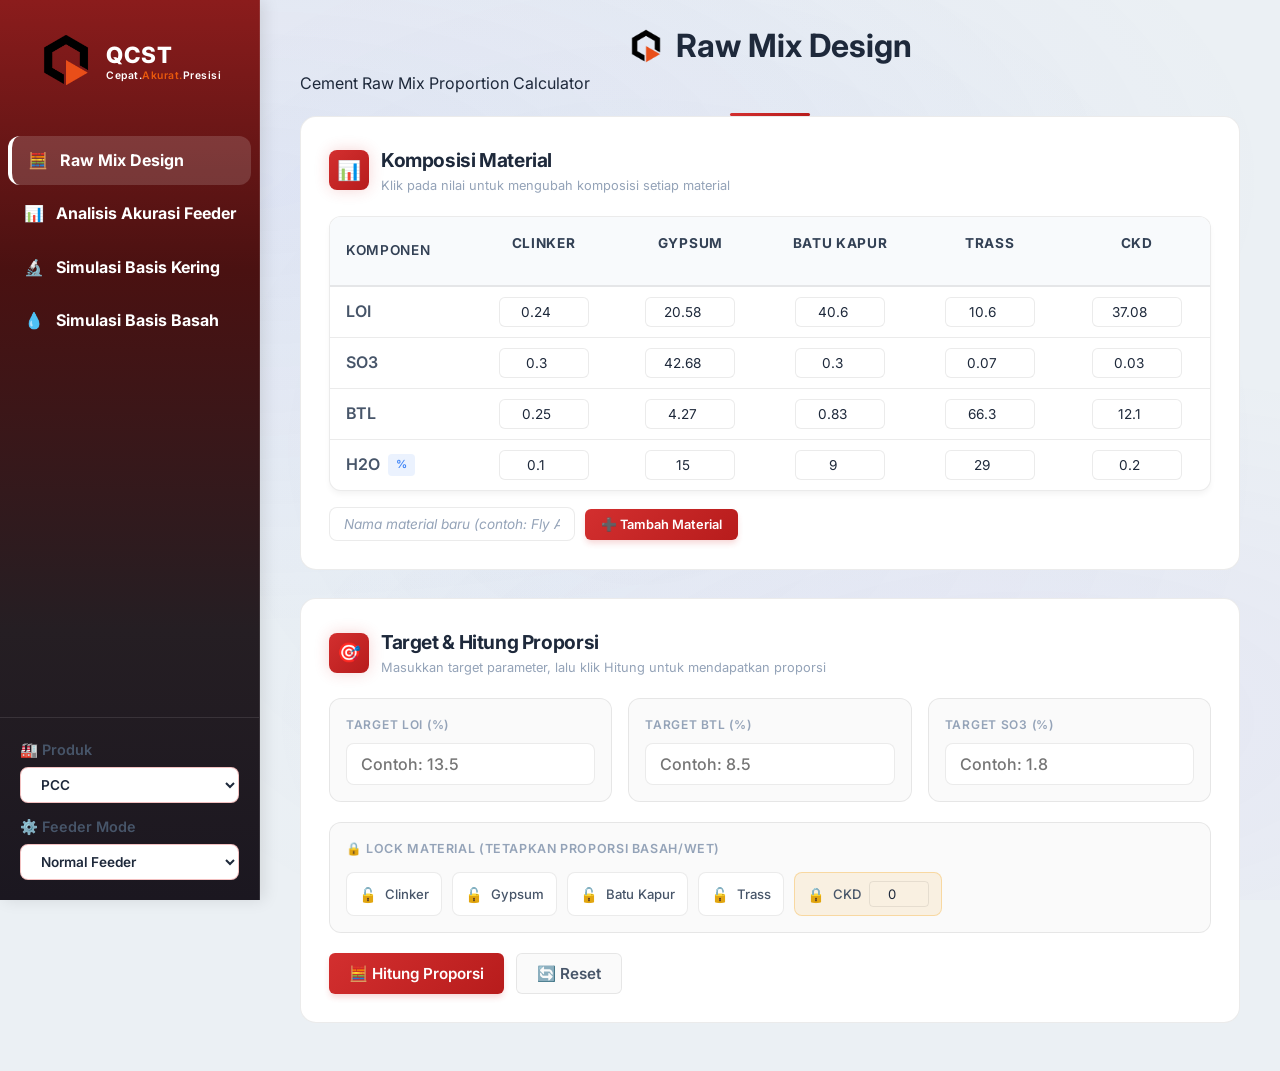
==== index.html @ add09e53 "Rename index.html dan update batasan deviasi" ====
<!DOCTYPE html>
<html lang="id">

<head>
  <meta charset="UTF-8">
  <meta name="viewport" content="width=device-width, initial-scale=1.0">
  <meta name="description"
    content="Raw Mix Design Calculator - Hitung proporsi material semen secara otomatis berdasarkan target LOI, BTL, dan SO3">
  <title>Raw Mix Design Calculator</title>
  <link rel="stylesheet" href="styles.css">
  <link rel="icon"
    href="data:image/svg+xml,<svg xmlns='http://www.w3.org/2000/svg' viewBox='0 0 100 100'><text y='.9em' font-size='90'>⚗️</text></svg>">
</head>

<body>

  <!-- ===== SIDEBAR ===== -->
  <nav class="sidebar" id="sidebar">
    <div class="sidebar-header">
      <div class="sidebar-brand-container"
        style="display: flex; align-items: center; justify-content: center; gap: 12px; padding-top: 32px; padding-bottom: 24px;">
        <div class="sidebar-logo">
          <img src="logo.png" alt="QCST Logo" style="width: 56px; height: auto; object-fit: contain;">
        </div>
        <div class="sidebar-brand-text" style="display: flex; flex-direction: column; justify-content: center;">
          <div class="brand-title"
            style="font-size: 1.4rem; font-weight: 800; color: white; line-height: 1.1; letter-spacing: 1px;">QCST</div>
          <div class="brand-subtitle"
            style="font-size: 0.65rem; font-weight: 600; color: white; letter-spacing: 0.5px;">Cepat.<span
              style="color: #ea580c;">Akurat.</span>Presisi</div>
        </div>
      </div>
    </div>
    <ul class="sidebar-menu">
      <li class="sidebar-item active" data-page="pageRMD">
        <span class="sidebar-icon">🧮</span>
        <span class="sidebar-text">Raw Mix Design</span>
      </li>
      <li class="sidebar-item" data-page="pageAnalysis">
        <span class="sidebar-icon">📊</span>
        <span class="sidebar-text">Analisis Akurasi Feeder</span>
      </li>
      <li class="sidebar-item" data-page="pageSimulation">
        <span class="sidebar-icon">🔬</span>
        <span class="sidebar-text">Simulasi Basis Kering</span>
      </li>
      <li class="sidebar-item" data-page="pageSimulationWet">
        <span class="sidebar-icon">💧</span>
        <span class="sidebar-text">Simulasi Basis Basah</span>
      </li>
    </ul>
    <div class="sidebar-footer">
      <div class="product-type-sidebar">
        <label for="productType" class="product-type-label">🏭 Produk</label>
        <select id="productType" class="product-type-select">
          <option value="PCC" selected>PCC</option>
          <option value="OPC">OPC</option>
        </select>
      </div>
      <div class="product-type-sidebar" style="margin-top: 12px;">
        <label for="feederMode" class="product-type-label">⚙️ Feeder Mode</label>
        <select id="feederMode" class="product-type-select">
          <option value="normal" selected>Normal Feeder</option>
          <option value="mix">Mix Feeder (B.Kapur+Trass)</option>
        </select>
      </div>
    </div>
  </nav>

  <!-- ===== MAIN CONTENT ===== -->
  <div class="main-content">

    <!-- ===== MOBILE HEADER ===== -->
    <div class="mobile-header">
      <button class="sidebar-toggle" id="sidebarToggle"
        style="color: white; border-color: rgba(255,255,255,0.2);">☰</button>
      <div style="display: flex; align-items: center; gap: 8px;">
        <img src="logo.png" alt="QCST Logo" style="width: 28px; height: auto; object-fit: contain;">
        <h1
          style="margin: 0; font-size: 1.2rem; font-weight: 800; color: white; background: none; -webkit-text-fill-color: white;">
          QCST</h1>
      </div>
    </div>

    <!-- ========================================== -->
    <!-- ===== PAGE 1: RAW MIX DESIGN ===== -->
    <!-- ========================================== -->
    <div class="page active" id="pageRMD">
      <div class="app-container">

        <header class="app-header">
          <h1 style="display: flex; align-items: center; justify-content: center; gap: 12px;">
            <img src="logo.png" alt="QCST Logo" style="width: 36px; height: auto; object-fit: contain;">
            Raw Mix Design
          </h1>
          <p>Cement Raw Mix Proportion Calculator</p>
          <div class="header-line"></div>
        </header>

        <!-- SECTION 1: KOMPOSISI MATERIAL -->
        <section class="section animate-in" id="compositionSection">
          <div class="section-header">
            <div class="section-icon">📊</div>
            <div>
              <div class="section-title">Komposisi Material</div>
              <div class="section-subtitle">Klik pada nilai untuk mengubah komposisi setiap material</div>
            </div>
          </div>

          <div class="table-wrapper">
            <table id="compositionTable">
              <thead>
                <tr>
                  <!-- Populated by JS -->
                </tr>
              </thead>
              <tbody>
                <!-- Populated by JS -->
              </tbody>
            </table>
          </div>

          <div class="material-controls">
            <input type="text" id="newMaterialName" class="material-name-input"
              placeholder="Nama material baru (contoh: Fly Ash)" maxlength="30">
            <button class="btn btn-primary btn-sm" id="btnAddMaterial">➕ Tambah Material</button>
            <button class="btn btn-secondary btn-sm" id="btnRemoveMaterial" style="display:none;">🗑️ Hapus Material
              Terakhir</button>
          </div>
        </section>

        <!-- SECTION 2: TARGET & PROPORSI -->
        <section class="section animate-in" id="targetSection">
          <div class="section-header">
            <div class="section-icon">🎯</div>
            <div>
              <div class="section-title">Target & Hitung Proporsi</div>
              <div class="section-subtitle">Masukkan target parameter, lalu klik Hitung untuk mendapatkan proporsi</div>
            </div>
          </div>

          <div class="target-grid">
            <div class="target-item">
              <label for="targetLOI">Target LOI (%)</label>
              <input type="number" step="0.01" id="targetLOI" placeholder="Contoh: 13.5">
            </div>
            <div class="target-item">
              <label for="targetBTL">Target BTL (%)</label>
              <input type="number" step="0.01" id="targetBTL" placeholder="Contoh: 8.5">
            </div>
            <div class="target-item">
              <label for="targetSO3">Target SO3 (%)</label>
              <input type="number" step="0.01" id="targetSO3" placeholder="Contoh: 1.8">
            </div>
          </div>

          <div id="lockControls" class="lock-controls">
            <!-- Populated by JS -->
          </div>

          <div class="btn-group">
            <button class="btn btn-primary" id="btnCalculate">
              🧮 Hitung Proporsi
            </button>
            <button class="btn btn-secondary" id="btnReset">
              🔄 Reset
            </button>
          </div>

          <div id="solverStatus" class="status-msg"></div>
        </section>

        <!-- SECTION 3: HASIL PROPORSI -->
        <section class="section animate-in hidden" id="resultSection">
          <div class="section-header">
            <div class="section-icon">📋</div>
            <div>
              <div class="section-title">Hasil Proporsi</div>
              <div class="section-subtitle">Proporsi kering dan basah beserta nilai yang dicapai</div>
            </div>
          </div>

          <div class="result-grid">
            <div class="result-card">
              <h3>🏜️ Proporsi Kering (Dry Basis)</h3>
              <div id="dryProportions"></div>
            </div>
            <div class="result-card">
              <h3>💧 Proporsi Basah (Wet Basis)</h3>
              <div id="wetProportions"></div>
            </div>
          </div>

          <div class="section-divider"><span>Nilai Tercapai vs Target</span></div>
          <div id="achievedValues" class="result-card" style="margin-top: 0;"></div>
        </section>

      </div>
    </div>

    <!-- ========================================== -->
    <!-- ===== PAGE 2: ANALISIS AKTUAL vs RMD ===== -->
    <!-- ========================================== -->
    <div class="page" id="pageAnalysis">
      <div class="app-container">

        <header class="app-header">
          <h1 style="display: flex; align-items: center; justify-content: center; gap: 12px;">
            <img src="logo.png" alt="QCST Logo" style="width: 36px; height: auto; object-fit: contain;">
            Analisis Aktual vs RMD
          </h1>
          <p>Bandingkan data aktual proses dengan perhitungan Raw Mix Design</p>
          <div class="header-line"></div>
        </header>

        <!-- DATA AKTUAL 24 JAM -->
        <section class="section animate-in" id="comparisonSection">
          <div class="section-header">
            <div class="section-icon">📝</div>
            <div>
              <div class="section-title">Data Aktual Beberapa Jam Terakhir</div>
              <div class="section-subtitle">Masukkan data aktual atau <strong>copy dari Excel lalu paste
                  langsung</strong> ke sel pertama. Baris kosong akan diabaikan.</div>
            </div>
          </div>

          <div class="table-wrapper">
            <table id="actualDataTable">
              <thead>
                <tr>
                  <th style="width: 40px; text-align: center;"><input type="checkbox" id="selectAllActual" checked
                      title="Pilih Semua"></th>
                  <th>Jam</th>
                  <th>LOI</th>
                  <th>SO3</th>
                  <th>BTL</th>
                  <!-- Material wet composition headers populated by JS -->
                </tr>
              </thead>
              <tbody id="actualDataBody">
                <!-- 24 rows populated by JS -->
              </tbody>
            </table>
          </div>

          <div class="btn-group" style="margin-top: 20px;">
            <button class="btn btn-primary" id="btnAnalyze">
              📊 Analisis Data Aktual
            </button>
            <button class="btn btn-secondary" id="btnClearActual">
              🗑️ Kosongkan Data
            </button>
          </div>

          <div id="analyzeStatus" class="status-msg"></div>
        </section>

        <!-- RATA-RATA & RINGKASAN -->
        <section class="section animate-in hidden" id="averageSection">
          <div class="section-header">
            <div class="section-icon">📊</div>
            <div>
              <div class="section-title">Rata-rata Data Aktual</div>
              <div class="section-subtitle">Nilai rata-rata dari data aktual 24 jam terakhir</div>
            </div>
          </div>

          <div class="table-wrapper">
            <table>
              <thead>
                <tr>
                  <th>Parameter</th>
                  <th>Rata-rata Aktual</th>
                </tr>
              </thead>
              <tbody id="averageSummaryTable">
                <!-- Populated by JS -->
              </tbody>
            </table>
          </div>

          <div class="section-divider" style="margin-top: 24px;"><span>Komposisi Basah Aktual (Rata-rata)</span></div>
          <div class="table-wrapper">
            <table>
              <thead>
                <tr id="avgCompHead">
                  <th>Material</th>
                  <!-- Populated by JS -->
                </tr>
              </thead>
              <tbody>
                <tr id="avgCompRow">
                  <!-- Populated by JS -->
                </tr>
              </tbody>
            </table>
          </div>
        </section>

        <!-- PROPORSI RMD BERDASARKAN AKTUAL -->
        <section class="section animate-in hidden" id="recalcSection">
          <div class="section-header">
            <div class="section-icon">🧮</div>
            <div>
              <div class="section-title">Proporsi RMD (Berdasarkan LOI/SO3/BTL Aktual)</div>
              <div class="section-subtitle">Komposisi yang seharusnya menurut raw mix design, dihitung dari rata-rata
                LOI, SO3, BTL aktual</div>
            </div>
          </div>

          <div class="result-grid">
            <div class="result-card">
              <h3>🏜️ Proporsi Kering RMD</h3>
              <div id="recalcDryProportions"></div>
            </div>
            <div class="result-card">
              <h3>💧 Proporsi Basah RMD</h3>
              <div id="recalcWetProportions"></div>
            </div>
          </div>
        </section>

        <!-- PERBANDINGAN KOMPOSISI AKTUAL vs RMD -->
        <section class="section animate-in hidden" id="deviationSection">
          <div class="section-header">
            <div class="section-icon">⚖️</div>
            <div>
              <div class="section-title">Perbandingan Komposisi: Aktual vs RMD</div>
              <div class="section-subtitle">Selisih antara komposisi basah aktual dan komposisi menurut raw mix design
              </div>
            </div>
          </div>

          <div class="table-wrapper">
            <table>
              <thead>
                <tr>
                  <th>Material</th>
                  <th>Aktual (%)</th>
                  <th>RMD (%)</th>
                  <th>Selisih</th>
                  <th>Deviasi (%)</th>
                  <th>Status</th>
                </tr>
              </thead>
              <tbody id="comparisonTable">
                <!-- Populated by JS -->
              </tbody>
            </table>
          </div>

          <div class="section-divider" style="margin-top: 24px;"><span>Kesimpulan & Analisis</span></div>
          <div id="conclusionBox" class="result-card" style="margin-bottom: 16px;"></div>
          <div class="prediction-grid" id="predictionCards"></div>
        </section>

      </div>
    </div>

    <!-- ========================================== -->
    <!-- ===== PAGE 3: SIMULASI KOMPOSISI ===== -->
    <!-- ========================================== -->
    <div class="page" id="pageSimulation">
      <div class="app-container">

        <header class="app-header">
          <h1 style="display: flex; align-items: center; justify-content: center; gap: 12px;">
            <img src="logo.png" alt="QCST Logo" style="width: 36px; height: auto; object-fit: contain;">
            Simulasi Komposisi Basis Kering
          </h1>
          <p>Hitung LOI, BTL, SO3, dan Index Clinker dari komposisi kering</p>
          <div class="header-line"></div>
        </header>

        <section class="section animate-in" id="simSection">
          <div class="section-header">
            <div class="section-icon">⚙️</div>
            <div>
              <div class="section-title">Input Target Komposisi Kering (%)</div>
              <div class="section-subtitle">Masukkan proporsi kering setiap material. Clinker akan dihitung otomatis
                (100% - total lainnya).</div>
            </div>
          </div>

          <div class="table-wrapper">
            <table id="simTable">
              <thead>
                <tr id="simTableHead">
                  <!-- Populated by JS -->
                </tr>
              </thead>
              <tbody>
                <tr id="simTableRow">
                  <!-- Populated by JS -->
                </tr>
              </tbody>
            </table>
          </div>

          <div class="btn-group" style="margin-top: 16px;">
            <button class="btn btn-primary" id="btnSimCalculate">
              🔬 Hitung Hasil
            </button>
          </div>
        </section>

        <!-- HASIL SIMULASI -->
        <section class="section animate-in hidden" id="simResultSection">
          <div class="section-header">
            <div class="section-icon">📋</div>
            <div>
              <div class="section-title">Simulasi Mutu</div>
              <div class="section-subtitle">Nilai LOI, BTL, SO3, dan Index Clinker berdasarkan komposisi kering yang
                diinput</div>
            </div>
          </div>

          <div id="simResults" class="result-card"></div>

          <div class="section-divider" style="margin-top: 24px;"><span>Simulasi Setpoint (Komposisi Basah)</span></div>
          <div class="table-wrapper">
            <table id="simWetTable">
              <thead>
                <tr id="simWetTableHead">
                  <!-- Populated by JS -->
                </tr>
              </thead>
              <tbody>
                <tr id="simWetTableRow">
                  <!-- Populated by JS -->
                </tr>
              </tbody>
            </table>
          </div>
        </section>

      </div>
    </div>

    <!-- ========================================== -->
    <!-- ===== PAGE 4: SIMULASI KOMPOSISI BASAH ===== -->
    <!-- ========================================== -->
    <div class="page" id="pageSimulationWet">
      <div class="app-container">

        <header class="app-header">
          <h1 style="display: flex; align-items: center; justify-content: center; gap: 12px;">
            <img src="logo.png" alt="QCST Logo" style="width: 36px; height: auto; object-fit: contain;">
            Simulasi Komposisi Basis Basah
          </h1>
          <p>Hitung LOI, BTL, SO3, dan Index Clinker berdasarkan input material dengan kadar H2O aktual (Wet Basis)</p>
          <div class="header-line"></div>
        </header>

        <section class="section animate-in" id="simWetSection">
          <div class="section-header">
            <div class="section-icon">⚙️</div>
            <div>
              <div class="section-title">Input Target Komposisi Basah (%)</div>
              <div class="section-subtitle">Masukkan proporsi basah setiap material. Clinker akan dihitung otomatis
                (100% - total lainnya).</div>
            </div>
          </div>

          <div class="table-wrapper">
            <table id="simWetInputTable">
              <thead>
                <tr id="simWetInputTableHead">
                  <!-- Populated by JS -->
                </tr>
              </thead>
              <tbody>
                <tr id="simWetInputTableRow">
                  <!-- Populated by JS -->
                </tr>
              </tbody>
            </table>
          </div>

          <div class="btn-group" style="margin-top: 16px;">
            <button class="btn btn-primary" id="btnSimWetCalculate">
              🔬 Hitung Hasil
            </button>
          </div>
        </section>

        <!-- HASIL SIMULASI -->
        <section class="section animate-in hidden" id="simWetResultSection">
          <div class="section-header">
            <div class="section-icon">📋</div>
            <div>
              <div class="section-title">Simulasi Mutu</div>
              <div class="section-subtitle">Nilai LOI, BTL, SO3, dan Index Clinker berdasarkan komposisi kering
                ekuivalen</div>
            </div>
          </div>

          <div id="simWetResults" class="result-card"></div>

          <div class="section-divider" style="margin-top: 24px;"><span>Simulasi Proporsi Kering (Dry Basis
              Ekuivalen)</span></div>
          <div class="table-wrapper">
            <table id="simWetToDryTable">
              <thead>
                <tr id="simWetToDryTableHead">
                  <!-- Populated by JS -->
                </tr>
              </thead>
              <tbody>
                <tr id="simWetToDryTableRow">
                  <!-- Populated by JS -->
                </tr>
              </tbody>
            </table>
          </div>
        </section>

      </div>
    </div>

  </div>

  <script src="app.js"></script>
</body>

</html>
---- styles.css ----
@import url('https://fonts.googleapis.com/css2?family=Inter:wght@300;400;500;600;700;800&display=swap');

/* ===== CSS Variables / Design Tokens ===== */
:root {
  --sidebar-width: 260px;
  
  /* Atlas Theme Colors */
  --bg-primary: #ebf0f4; /* Light greyish-blue background from Atlas */
  --bg-secondary: #fdfdfd; /* White cards */
  --bg-card: rgba(255, 255, 255, 1);
  --bg-card-hover: rgba(248, 250, 252, 1);
  --bg-input: rgba(255, 255, 255, 1);
  --bg-glass: rgba(0, 0, 0, 0.02);

  --border-subtle: rgba(0, 0, 0, 0.08);
  --border-accent: rgba(211, 47, 47, 0.3); /* Red border */
  --border-glow: rgba(211, 47, 47, 0.2);

  --text-primary: #1e293b; /* Dark text for light bg */
  --text-secondary: #475569;
  --text-muted: #94a3b8;
  --text-accent: #b71c1c; /* Deep red for accents */

  --accent-primary: #d32f2f; /* Main Atlas Red */
  --accent-secondary: #b71c1c; /* Darker red */
  --accent-gradient: linear-gradient(135deg, #d32f2f, #b71c1c); /* Red gradient */
  --accent-glow: 0 0 15px rgba(211, 47, 47, 0.2);

  --success: #22c55e;
  --success-bg: rgba(34, 197, 94, 0.1);
  --success-border: rgba(34, 197, 94, 0.3);

  --warning: #f59e0b;
  --warning-bg: rgba(245, 158, 11, 0.1);
  --warning-border: rgba(245, 158, 11, 0.3);

  --danger: #ef4444;
  --danger-bg: rgba(239, 68, 68, 0.1);
  --danger-border: rgba(239, 68, 68, 0.3);

  --info: #3b82f6;
  --info-bg: rgba(59, 130, 246, 0.1);

  --radius-sm: 8px;
  --radius-md: 12px;
  --radius-lg: 16px;
  --radius-xl: 20px;

  --shadow-sm: 0 1px 3px rgba(0, 0, 0, 0.3);
  --shadow-md: 0 4px 12px rgba(0, 0, 0, 0.4);
  --shadow-lg: 0 8px 30px rgba(0, 0, 0, 0.5);
  --shadow-glow: 0 0 30px rgba(99, 102, 241, 0.15);

  --transition-fast: 150ms ease;
  --transition-normal: 250ms ease;
  --transition-slow: 400ms ease;
}

/* ===== Reset & Base ===== */
*, *::before, *::after {
  box-sizing: border-box;
  margin: 0;
  padding: 0;
}

html {
  scroll-behavior: smooth;
}

body {
  font-family: 'Inter', -apple-system, BlinkMacSystemFont, sans-serif;
  background: var(--bg-primary);
  color: var(--text-primary);
  line-height: 1.6;
  min-height: 100vh;
  overflow-x: hidden;
}

/* Background animated gradient */
body::before {
  content: '';
  position: fixed;
  top: 0;
  left: 0;
  width: 100%;
  height: 100%;
  background:
    radial-gradient(ellipse 80% 50% at 20% 20%, rgba(99, 102, 241, 0.08), transparent),
    radial-gradient(ellipse 60% 40% at 80% 80%, rgba(139, 92, 246, 0.06), transparent),
    radial-gradient(ellipse 50% 60% at 50% 50%, rgba(59, 130, 246, 0.04), transparent);
  pointer-events: none;
  z-index: 0;
}

/* ===== Base App Container that wraps pages ===== */
.app-container {
  display: block; /* Removed flex to stop side-by-side squeezing of sections */
  max-width: 1400px;
  margin: 0 auto;
}

.sidebar {
  width: var(--sidebar-width);
  background: linear-gradient(180deg, #8B1C1C 0%, #4A1111 30%, #251e23 70%, #1b1720 100%); /* Red to Slate gradient matching Atlas */
  border-right: 1px solid rgba(255, 255, 255, 0.1);
  display: flex;
  flex-direction: column;
  position: fixed;
  top: 0;
  left: 0;
  height: 100vh;
  z-index: 100;
  transition: transform 0.3s ease;
  box-shadow: 4px 0 15px rgba(0, 0, 0, 0.1);
}

.sidebar-brand {
  padding: 24px;
  display: flex;
  align-items: center;
  gap: 12px;
  border-bottom: 1px solid rgba(255, 255, 255, 0.1);
}

.sidebar-title {
  font-size: 1.25rem;
  font-weight: 700;
  color: white; /* White text for dark red bg */
  letter-spacing: 0.5px;
}

.sidebar-menu {
  list-style: none;
  padding: 12px 8px;
  flex: 1;
}

.sidebar-item {
  padding: 12px 16px;
  margin: 4px 0;
  border-radius: var(--radius-md);
  color: #ffffff; /* All text white */
  text-decoration: none;
  display: flex;
  align-items: center;
  gap: 12px;
  font-weight: 700; /* Bold */
  cursor: pointer;
  transition: all 0.2s;
}

.sidebar-item:hover {
  background: rgba(255, 255, 255, 0.1);
  color: white;
}

.sidebar-item.active {
  background: rgba(255, 255, 255, 0.15); /* More prominent active state */
  color: white;
  border-left: 4px solid white;
}

.sidebar-item-icon {
  font-size: 1.1rem;
}

.sidebar-text { white-space: nowrap; }

.sidebar-footer {
  margin-top: auto;
  padding: 20px;
  border-top: 1px solid rgba(255, 255, 255, 0.1);
}

.product-type-sidebar {
  display: flex;
  flex-direction: column;
  gap: 6px;
}

/* ===== Main Content ===== */
.main-content {
  margin-left: var(--sidebar-width);
  min-height: 100vh;
  position: relative;
  z-index: 1;
  flex-grow: 1;
  padding: 20px 40px; /* Added proper padding for the content */
}

/* ===== Pages ===== */
.page { display: none; max-width: 1400px; margin: 0 auto; }
.page.active { display: block; }

/* ===== Mobile Header ===== */
.mobile-header {
  display: none;
  align-items: center;
  gap: 12px;
  padding: 12px 20px;
  background: rgba(10, 14, 30, 0.9);
  border-bottom: 1px solid var(--border-subtle);
  backdrop-filter: blur(10px);
  position: sticky;
  top: 0;
  z-index: 50;
}

.mobile-header h1 {
  font-size: 1.1rem;
  font-weight: 700;
  background: var(--accent-gradient);
  -webkit-background-clip: text;
  -webkit-text-fill-color: transparent;
  background-clip: text;
}

.sidebar-toggle {
  background: none;
  border: 1px solid var(--border-subtle);
  color: var(--text-primary);
  font-size: 1.3rem;
  padding: 6px 10px;
  border-radius: 8px;
  cursor: pointer;
}

@media (max-width: 768px) {
  .sidebar { transform: translateX(-100%); }
  .sidebar.open { transform: translateX(0); }
  .main-content { 
    margin-left: 0; 
    padding: 16px; 
  }
  .mobile-header { display: flex; }
}

/* ===== Header ===== */
.page-header {
  text-align: center;
  padding: 40px 0 32px;
  position: relative;
}

.page-header h1 {
  font-size: 2.5rem;
  font-weight: 800;
  background: linear-gradient(135deg, #b71c1c, #d32f2f); /* Red gradient */
  -webkit-background-clip: text;
  background-clip: text;
  -webkit-text-fill-color: transparent;
  margin-bottom: 8px;
  display: inline-flex;
  align-items: center;
  gap: 12px;
}

.page-header p {
  color: var(--text-secondary);
  font-size: 1.1rem;
  font-weight: 400;
}

.header-line {
  width: 80px;
  height: 3px;
  background: var(--accent-gradient);
  border-radius: 2px;
  margin: 16px auto 0;
}

/* ===== Section / Card ===== */
.section {
  background: var(--bg-card);
  border: 1px solid var(--border-subtle);
  border-radius: var(--radius-lg);
  padding: 28px;
  margin-bottom: 28px;
  backdrop-filter: blur(20px);
  -webkit-backdrop-filter: blur(20px);
  transition: border-color var(--transition-normal), box-shadow var(--transition-normal);
}

.section:hover {
  border-color: var(--border-accent);
  box-shadow: var(--shadow-glow);
}

.section-header {
  display: flex;
  align-items: center;
  gap: 12px;
  margin-bottom: 20px;
}

.section-icon {
  width: 40px;
  height: 40px;
  border-radius: var(--radius-sm);
  background: var(--accent-gradient);
  display: flex;
  align-items: center;
  justify-content: center;
  font-size: 1.2rem;
  box-shadow: var(--accent-glow);
}

.section-title {
  font-size: 1.2rem;
  font-weight: 700;
  color: var(--text-primary);
  letter-spacing: -0.02em;
}

.section-subtitle {
  font-size: 0.8rem;
  color: var(--text-muted);
  font-weight: 400;
}

/* ===== Data Tables ===== */
.table-wrapper {
  overflow-x: auto;
  border-radius: var(--radius-md);
  border: 1px solid var(--border-subtle);
  background: var(--bg-card);
  box-shadow: 0 4px 6px -1px rgba(0, 0, 0, 0.05); /* Softer shadow for light theme */
}

table {
  width: 100%;
  border-collapse: separate;
  border-spacing: 0;
  text-align: left;
}

th {
  background: #f8fafc; /* Light gray header */
  color: #334155; /* Darker slate for readability */
  font-weight: 600;
  font-size: 0.85rem;
  text-transform: uppercase;
  letter-spacing: 0.05em;
  padding: 16px;
  border-bottom: 2px solid var(--border-subtle); /* Thicker bottom border to separate header */
  white-space: nowrap;
  text-align: center; /* Center align most headers */
}

thead th:first-child {
  text-align: left;
}

tbody td {
  padding: 10px 16px;
  text-align: center; /* Default to center for numeric data to line up under headers better */
  border-bottom: 1px solid var(--border-subtle);
  transition: background var(--transition-fast);
}

/* Specific center-alignment for data columns when there is no input */
tbody td:not(:first-child) {
    text-align: center;
}

/* Ensure inputs override row text align and align center inside their box */
tbody td .cell-input {
    text-align: center;
}

tbody td:first-child {
  text-align: left;
  font-weight: 600;
  color: var(--text-secondary);
  white-space: nowrap;
}

tbody tr:hover td {
  background: rgba(99, 102, 241, 0.04);
}

tbody tr:last-child td {
  border-bottom: none;
}

/* Editable cells */
.cell-input {
  background: var(--bg-input);
  border: 1px solid var(--border-subtle);
  color: var(--text-primary);
  padding: 6px 10px;
  border-radius: 6px;
  text-align: center; /* Align numbers in input box to center */
  width: 90px;
  font-family: 'Inter', sans-serif;
  font-size: 0.85rem;
  transition: border-color var(--transition-fast), box-shadow var(--transition-fast);
}

.cell-input:focus {
  outline: none;
  border-color: var(--accent-primary);
  box-shadow: 0 0 0 3px rgba(99, 102, 241, 0.15);
}

.cell-input:hover {
  border-color: rgba(255, 255, 255, 0.12);
}

.cell-input.percent-input {
  width: 80px;
}

/* Row labels with icons */
.row-label {
  display: flex;
  align-items: center;
  gap: 8px;
}

.row-label .badge {
  display: inline-block;
  padding: 2px 8px;
  border-radius: 4px;
  font-size: 0.7rem;
  font-weight: 600;
  background: var(--info-bg);
  color: var(--info);
}

/* ===== Target Input Section ===== */
.target-grid {
  display: grid;
  grid-template-columns: repeat(auto-fit, minmax(200px, 1fr));
  gap: 16px;
  margin-bottom: 20px;
}

.target-item {
  background: var(--bg-glass);
  border: 1px solid var(--border-subtle);
  border-radius: var(--radius-md);
  padding: 16px;
  transition: border-color var(--transition-normal), transform var(--transition-normal);
}

.target-item:hover {
  border-color: var(--border-accent);
  transform: translateY(-2px);
}

.target-item label {
  display: block;
  font-size: 0.75rem;
  font-weight: 600;
  color: var(--text-muted);
  text-transform: uppercase;
  letter-spacing: 0.06em;
  margin-bottom: 8px;
}

.target-item input {
  background: var(--bg-input);
  border: 1px solid var(--border-subtle);
  color: var(--text-primary);
  padding: 10px 14px;
  border-radius: var(--radius-sm);
  width: 100%;
  font-family: 'Inter', sans-serif;
  font-size: 1rem;
  font-weight: 500;
  transition: border-color var(--transition-fast), box-shadow var(--transition-fast);
}

.target-item input:focus {
  outline: none;
  border-color: var(--accent-primary);
  box-shadow: 0 0 0 3px rgba(99, 102, 241, 0.15);
}

/* ===== Lock Material Controls ===== */
.lock-controls {
  display: flex;
  flex-wrap: wrap;
  gap: 10px;
  margin-bottom: 20px;
  padding: 16px;
  background: var(--bg-glass);
  border: 1px solid var(--border-subtle);
  border-radius: var(--radius-md);
}

.lock-controls .lock-title {
  width: 100%;
  font-size: 0.78rem;
  font-weight: 600;
  color: var(--text-muted);
  text-transform: uppercase;
  letter-spacing: 0.05em;
  margin-bottom: 4px;
}

.lock-item {
  display: flex;
  align-items: center;
  gap: 8px;
  background: var(--bg-input);
  border: 1px solid var(--border-subtle);
  border-radius: var(--radius-sm);
  padding: 8px 12px;
  cursor: pointer;
  transition: all var(--transition-fast);
  user-select: none;
}

.lock-item:hover {
  border-color: var(--border-accent);
}

.lock-item.locked {
  border-color: var(--warning-border);
  background: var(--warning-bg);
}

.lock-item input[type="checkbox"] {
  display: none;
}

.lock-icon {
  font-size: 0.9rem;
}

.lock-item .lock-name {
  font-size: 0.82rem;
  font-weight: 500;
  color: var(--text-secondary);
}

.lock-item .lock-value-input {
  background: transparent;
  border: 1px solid var(--border-subtle);
  color: var(--text-primary);
  padding: 4px 8px;
  border-radius: 4px;
  width: 60px;
  text-align: center;
  font-family: 'Inter', sans-serif;
  font-size: 0.82rem;
  display: none;
}

.lock-item.locked .lock-value-input {
  display: inline-block;
}

.lock-item.locked .lock-value-input:focus {
  outline: none;
  border-color: var(--warning);
}

/* ===== Buttons ===== */
.btn {
  display: inline-flex;
  align-items: center;
  justify-content: center;
  gap: 8px;
  padding: 10px 20px;
  border-radius: 6px; /* Squarer buttons for Atlas look */
  font-weight: 600;
  font-size: 0.95rem;
  cursor: pointer;
  transition: all 0.2s ease;
  border: none;
  font-family: inherit;
}

.btn-primary {
  background: var(--accent-gradient);
  color: white;
  box-shadow: 0 4px 6px -1px rgba(211, 47, 47, 0.2);
}

.btn-primary:hover {
  transform: translateY(-2px);
  box-shadow: 0 6px 10px -1px rgba(211, 47, 47, 0.3);
}

.btn-primary:active {
  transform: translateY(0);
}

.btn-secondary {
  background: var(--bg-glass);
  color: var(--text-secondary);
  border: 1px solid var(--border-subtle);
}

.btn-secondary:hover {
  border-color: var(--border-accent);
  color: var(--text-primary);
}

.btn-group {
  display: flex;
  gap: 12px;
  flex-wrap: wrap;
}

/* ===== Result Cards ===== */
.result-grid {
  display: grid;
  grid-template-columns: repeat(auto-fit, minmax(280px, 1fr));
  gap: 20px;
  margin-top: 20px;
}

.result-card {
  background: var(--bg-glass);
  border: 1px solid var(--border-subtle);
  border-radius: var(--radius-md);
  padding: 20px;
  transition: all var(--transition-normal);
}

.result-card:hover {
  border-color: var(--border-accent);
}

.result-card h3 {
  font-size: 0.85rem;
  font-weight: 600;
  color: var(--text-muted);
  text-transform: uppercase;
  letter-spacing: 0.04em;
  margin-bottom: 16px;
  padding-bottom: 10px;
  border-bottom: 1px solid var(--border-subtle);
}

.proportion-row {
  display: flex;
  justify-content: space-between;
  align-items: center;
  padding: 8px 0;
  border-bottom: 1px solid rgba(255, 255, 255, 0.03);
}

.proportion-row:last-child {
  border-bottom: none;
}

.proportion-name {
  font-size: 0.88rem;
  font-weight: 500;
  color: var(--text-secondary);
}

.proportion-value {
  font-size: 1rem;
  font-weight: 700;
  color: var(--text-primary);
  width: 80px; /* Fixed width to allow right-alignment */
  text-align: right; /* Right align numbers inside the box */
  font-variant-numeric: tabular-nums; /* Ensure decimal points align exactly */
  font-family: 'Inter', monospace, sans-serif;
}

.proportion-bar {
  flex: 1;
  margin: 0 16px;
  height: 6px;
  background: rgba(255, 255, 255, 0.05);
  border-radius: 3px;
  overflow: hidden;
}

.proportion-bar-fill {
  height: 100%;
  background: var(--accent-gradient);
  border-radius: 3px;
  transition: width var(--transition-slow);
}

.proportion-total {
  display: flex;
  justify-content: space-between;
  align-items: center;
  padding: 12px 0 0;
  margin-top: 8px;
  border-top: 2px solid var(--border-accent);
  font-weight: 700;
}
.proportion-total span:last-child {
  width: 80px;
  text-align: right;
  font-variant-numeric: tabular-nums;
  font-family: 'Inter', monospace, sans-serif;
}

/* ===== Calculated Result Row ===== */
.calc-result-table tbody td {
  color: var(--text-accent);
  font-weight: 600;
}

/* ===== Comparison Section ===== */
.comparison-grid {
  display: grid;
  grid-template-columns: 1fr 1fr;
  gap: 20px;
  margin-bottom: 20px;
}

@media (max-width: 768px) {
  .comparison-grid {
    grid-template-columns: 1fr;
  }
}

/* ===== Deviation Indicators ===== */
.deviation-good {
  color: var(--success) !important;
}

.deviation-warning {
  color: var(--warning) !important;
}

.deviation-critical {
  color: var(--danger) !important;
}

.deviation-badge {
  display: inline-flex;
  align-items: center;
  gap: 4px;
  padding: 3px 10px;
  border-radius: 20px;
  font-size: 0.75rem;
  font-weight: 600;
}

.deviation-badge.good {
  background: var(--success-bg);
  color: var(--success);
  border: 1px solid var(--success-border);
}

.deviation-badge.warning {
  background: var(--warning-bg);
  color: var(--warning);
  border: 1px solid var(--warning-border);
}

.deviation-badge.critical {
  background: var(--danger-bg);
  color: var(--danger);
  border: 1px solid var(--danger-border);
}

/* ===== Prediction Cards ===== */
.prediction-grid {
  display: grid;
  grid-template-columns: repeat(auto-fit, minmax(220px, 1fr));
  gap: 14px;
}

.prediction-card {
  background: var(--bg-glass);
  border: 1px solid var(--border-subtle);
  border-radius: var(--radius-md);
  padding: 16px;
  transition: all var(--transition-normal);
}

.prediction-card:hover {
  transform: translateY(-2px);
}

.prediction-card.excess {
  border-color: var(--danger-border);
  background: var(--danger-bg);
}

.prediction-card.deficit {
  border-color: var(--warning-border);
  background: var(--warning-bg);
}

.prediction-card.normal {
  border-color: var(--success-border);
  background: var(--success-bg);
}

.prediction-card .material-name {
  font-size: 1.05rem;
  font-weight: 700;
  margin-bottom: 8px;
}

.prediction-card.excess .material-name { color: var(--danger); }
.prediction-card.deficit .material-name { color: var(--warning); }
.prediction-card.normal .material-name { color: var(--success); }

.prediction-card .prediction-detail {
  font-size: 0.95rem;
  color: var(--text-secondary);
  line-height: 1.6;
}

.prediction-card .prediction-icon {
  font-size: 1.5rem;
  margin-bottom: 8px;
}

/* ===== Tabs ===== */
.tabs {
  display: flex;
  gap: 4px;
  margin-bottom: 20px;
  background: var(--bg-input);
  border-radius: var(--radius-sm);
  padding: 4px;
  border: 1px solid var(--border-subtle);
}

.tab-btn {
  flex: 1;
  padding: 10px 16px;
  background: transparent;
  border: none;
  border-radius: 6px;
  color: var(--text-muted);
  font-family: 'Inter', sans-serif;
  font-size: 0.82rem;
  font-weight: 500;
  cursor: pointer;
  transition: all var(--transition-fast);
}

.tab-btn:hover {
  color: var(--text-secondary);
}

.tab-btn.active {
  background: var(--accent-gradient);
  color: white;
  box-shadow: var(--accent-glow);
}

/* ===== Status Message ===== */
.status-msg {
  padding: 14px 18px;
  border-radius: var(--radius-sm);
  font-size: 0.85rem;
  font-weight: 500;
  margin-top: 16px;
  display: none;
  animation: fadeIn 0.3s ease;
}

.status-msg.visible {
  display: block;
}

.status-msg.success {
  background: var(--success-bg);
  border: 1px solid var(--success-border);
  color: var(--success);
}

.status-msg.error {
  background: var(--danger-bg);
  border: 1px solid var(--danger-border);
  color: var(--danger);
}

.status-msg.info {
  background: var(--info-bg);
  border: 1px solid rgba(59, 130, 246, 0.3);
  color: var(--info);
}

/* ===== Section Divider ===== */
.section-divider {
  display: flex;
  align-items: center;
  gap: 16px;
  margin: 8px 0 24px;
}

.section-divider span {
  font-size: 0.75rem;
  font-weight: 600;
  color: var(--text-muted);
  text-transform: uppercase;
  letter-spacing: 0.06em;
  white-space: nowrap;
}

.section-divider::before,
.section-divider::after {
  content: '';
  flex: 1;
  height: 1px;
  background: var(--border-subtle);
}

/* ===== Animations ===== */
@keyframes fadeIn {
  from { opacity: 0; transform: translateY(8px); }
  to { opacity: 1; transform: translateY(0); }
}

@keyframes pulse {
  0%, 100% { opacity: 1; }
  50% { opacity: 0.6; }
}

.animate-in {
  animation: fadeIn 0.4s ease forwards;
}

/* ===== Responsive ===== */
@media (max-width: 768px) {
  .app-container {
    padding: 16px;
  }

  .app-header h1 {
    font-size: 1.6rem;
  }

  .section {
    padding: 18px;
  }

  .target-grid {
    grid-template-columns: 1fr;
  }

  .result-grid {
    grid-template-columns: 1fr;
  }

  .cell-input {
    width: 70px;
    font-size: 0.8rem;
  }

  .prediction-grid {
    grid-template-columns: 1fr;
  }
}

/* ===== Scrollbar ===== */
::-webkit-scrollbar {
  width: 6px;
  height: 6px;
}

::-webkit-scrollbar-track {
  background: transparent;
}

::-webkit-scrollbar-thumb {
  background: rgba(255, 255, 255, 0.1);
  border-radius: 3px;
}

::-webkit-scrollbar-thumb:hover {
  background: rgba(255, 255, 255, 0.15);
}

/* ===== Hidden utility ===== */
.hidden {
  display: none !important;
}

/* ===== No Results Placeholder ===== */
.no-result {
  text-align: center;
  padding: 40px 20px;
  color: var(--text-muted);
}

.no-result .icon {
  font-size: 2.5rem;
  margin-bottom: 12px;
  opacity: 0.5;
}

.no-result p {
  font-size: 0.9rem;
}

/* ===== 24-Hour Actual Data Table ===== */
#actualDataTable .cell-input {
  width: 72px;
  padding: 4px 6px;
  font-size: 0.8rem;
}

#actualDataTable tbody td {
  padding: 4px 6px;
}

#actualDataTable thead th {
  padding: 8px 6px;
  font-size: 0.72rem;
}

#actualDataTable tbody tr:nth-child(even) td {
  background: rgba(255, 255, 255, 0.01);
}

/* Conclusion box styling */
#conclusionBox {
  background: var(--bg-glass);
  border: 1px solid var(--border-subtle);
  border-radius: var(--radius-md);
  padding: 20px;
}

#conclusionBox h3 {
  font-size: 1rem;
  font-weight: 700;
}

#conclusionBox p {
  font-size: 0.88rem;
  line-height: 1.6;
}

#conclusionBox ul {
  font-size: 0.85rem;
  line-height: 1.8;
}

/* ===== Material Management Controls ===== */
.material-controls {
  display: flex;
  align-items: center;
  gap: 10px;
  margin-top: 16px;
  flex-wrap: wrap;
}

.material-name-input {
  background: var(--bg-input);
  border: 1px solid var(--border-subtle);
  border-radius: var(--radius-sm, 8px);
  color: var(--text-primary);
  padding: 8px 14px;
  font-size: 0.85rem;
  font-family: inherit;
  min-width: 240px;
  transition: border-color 0.2s, box-shadow 0.2s;
}

.material-name-input:focus {
  outline: none;
  border-color: var(--accent-primary);
  box-shadow: 0 0 0 3px rgba(99, 102, 241, 0.15);
}

.material-name-input::placeholder {
  color: var(--text-muted);
  font-style: italic;
}

.btn-sm {
  padding: 8px 16px !important;
  font-size: 0.8rem !important;
  min-width: auto !important;
}

/* ===== Column Header Controls ===== */
.col-header {
  display: flex;
  flex-direction: column;
  align-items: center;
  gap: 2px;
}

.col-header-name {
  font-weight: 700;
}

.col-header-actions {
  display: flex;
  gap: 4px;
  opacity: 0;
  transition: opacity 0.2s;
}

th:hover .col-header-actions {
  opacity: 1;
}

.col-btn {
  background: none;
  border: none;
  cursor: pointer;
  font-size: 0.65rem;
  padding: 1px 4px;
  border-radius: 4px;
  line-height: 1;
  transition: background 0.15s, color 0.15s;
}

.col-btn-rename {
  color: var(--text-muted);
}
.col-btn-rename:hover {
  background: rgba(99, 102, 241, 0.2);
  color: var(--text-accent);
}

.col-btn-delete {
  color: var(--text-muted);
  font-weight: 700;
}
.col-btn-delete:hover {
  background: rgba(239, 68, 68, 0.2);
  color: var(--error);
}

/* ===== Product Type Selector ===== */
.product-type-bar {
  display: flex;
  align-items: center;
  gap: 12px;
  padding: 12px 24px;
  margin-bottom: 8px;
  background: var(--bg-card);
  border: 1px solid var(--border-subtle);
  border-radius: var(--radius-lg, 16px);
}

.product-type-label {
  font-size: 0.9rem;
  font-weight: 600;
  color: var(--text-secondary);
  white-space: nowrap;
}

.product-type-select {
  background: var(--bg-input);
  border: 1px solid var(--border-accent);
  border-radius: 8px;
  color: var(--text-primary);
  font-family: inherit;
  font-size: 0.85rem;
  font-weight: 600;
  padding: 8px 16px;
  cursor: pointer;
  transition: border-color 0.2s, box-shadow 0.2s;
}

.product-type-select:focus {
  outline: none;
  border-color: var(--accent-primary);
  box-shadow: 0 0 0 3px rgba(99, 102, 241, 0.15);
}

.product-type-select option {
  background: var(--bg-secondary);
  color: var(--text-primary);
}

/* ===== Index Clinker Highlight Row ===== */
.index-clinker-row {
  margin-top: 12px;
  padding: 14px 16px !important;
  background: linear-gradient(135deg, rgba(99, 102, 241, 0.15), rgba(139, 92, 246, 0.15));
  border: 1px solid rgba(99, 102, 241, 0.4);
  border-radius: 10px;
  box-shadow: 0 0 12px rgba(99, 102, 241, 0.15);
}

.index-clinker-value {
  font-size: 1.2rem !important;
  font-weight: 800 !important;
  color: var(--accent-secondary) !important;
}

.index-clinker-badge {
  background: rgba(139, 92, 246, 0.2) !important;
  border-color: rgba(139, 92, 246, 0.5) !important;
  color: #a78bfa !important;
  font-weight: 600 !important;
}

.badge-highlight {
  background: var(--accent-gradient);
  color: white;
  font-size: 0.65rem;
  padding: 2px 6px;
  border-radius: 4px;
  margin-left: 4px;
  font-weight: 700;
}
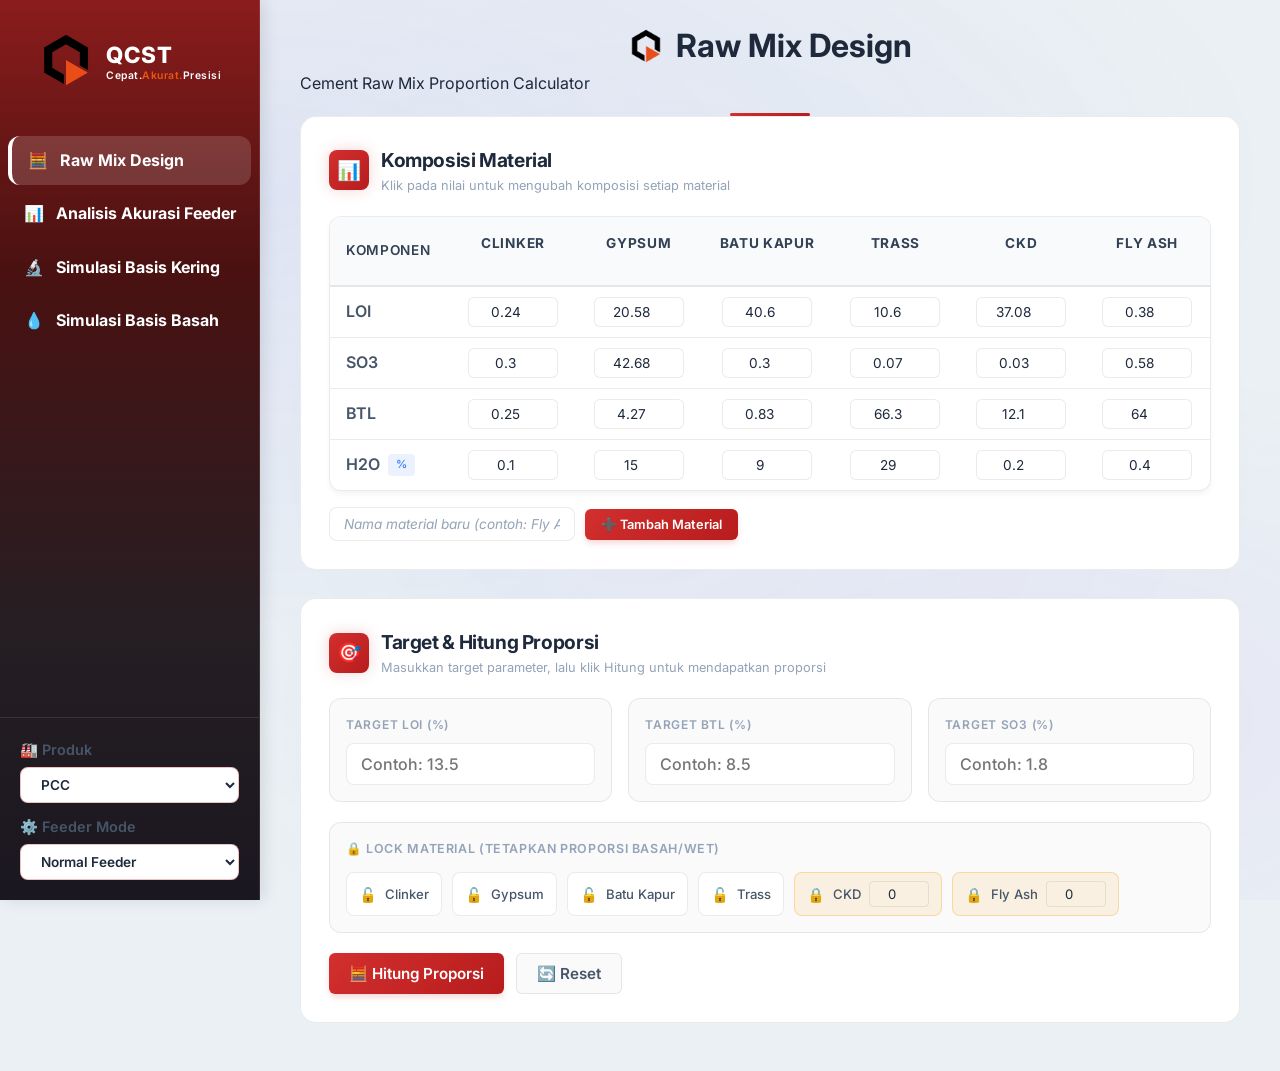
==== commit 783505d8: "Add PDF Export feature and Fly Ash as default material" ====
--- a/index.html
+++ b/index.html
@@ -213,6 +213,20 @@
           <div class="header-line"></div>
         </header>
 
+        <!-- PRINTER HEADER (Visible only in PDF/Print) -->
+        <div class="print-only">
+          <div class="report-header">
+            <div style="display: flex; align-items: center; justify-content: center; gap: 15px; margin-bottom: 10px;">
+              <img src="logo.png" alt="Logo" style="width: 50px;">
+              <h1 style="margin:0; font-size: 2rem;">BERITA ACARA ANALISIS FEEDER</h1>
+            </div>
+            <div class="report-meta">
+              <span id="printProductType">Produk: -</span>
+              <span id="printDate">Tanggal: -</span>
+            </div>
+          </div>
+        </div>
+
         <!-- DATA AKTUAL 24 JAM -->
         <section class="section animate-in" id="comparisonSection">
           <div class="section-header">
@@ -247,6 +261,9 @@
             <button class="btn btn-primary" id="btnAnalyze">
               📊 Analisis Data Aktual
             </button>
+            <button class="btn btn-success" id="btnExportPDF" style="display:none;">
+              📄 Export Berita Acara (PDF)
+            </button>
             <button class="btn btn-secondary" id="btnClearActual">
               🗑️ Kosongkan Data
             </button>
--- a/styles.css
+++ b/styles.css
@@ -1201,3 +1201,121 @@
   margin-left: 4px;
   font-weight: 700;
 }
+/* ===== Print Styles (PDF Export) ===== */
+@media print {
+  body {
+    background: white !important;
+    padding: 0 !important;
+  }
+
+  body::before, .sidebar, .mobile-header, .btn-group, .material-controls, .product-type-sidebar, .header-line {
+    display: none !important;
+  }
+
+  .main-content {
+    margin-left: 0 !important;
+    padding: 0 !important;
+  }
+
+  .page {
+    display: none !important;
+  }
+
+  .page.active {
+    display: block !important;
+  }
+
+  /* Hide raw input table for Analysis page */
+  #comparisonSection {
+    display: none !important;
+  }
+
+  .section {
+    border: none !important;
+    box-shadow: none !important;
+    margin-bottom: 20px !important;
+    padding: 0 !important;
+    background: white !important;
+  }
+
+  .section-header {
+    margin-bottom: 10px !important;
+  }
+
+  .section-icon {
+    display: none !important;
+  }
+
+  .section-divider {
+    margin: 15px 0 !important;
+  }
+
+  .table-wrapper {
+    box-shadow: none !important;
+    border: 1px solid #ddd !important;
+  }
+
+  th, td {
+    border-bottom: 1px solid #ddd !important;
+    color: black !important;
+    font-size: 10pt !important;
+  }
+
+  th {
+    background: #f0f0f0 !important;
+  }
+
+  .prediction-grid {
+    display: block !important;
+  }
+
+  .prediction-card {
+    margin-bottom: 10px !important;
+    break-inside: avoid;
+    border: 1px solid #ddd !important;
+    background: white !important;
+    color: black !important;
+  }
+
+  .prediction-card.excess { border-left: 5px solid var(--danger) !important; }
+  .prediction-card.deficit { border-left: 5px solid var(--warning) !important; }
+  .prediction-card.normal { border-left: 5px solid var(--success) !important; }
+
+  .print-only {
+    display: block !important;
+  }
+}
+
+.print-only {
+  display: none;
+}
+
+.report-header {
+  text-align: center;
+  margin-bottom: 30px;
+  border-bottom: 2px solid #333;
+  padding-bottom: 10px;
+}
+
+.report-header h2 {
+  margin: 10px 0 5px;
+  font-size: 1.6rem;
+}
+
+.report-meta {
+  display: flex;
+  justify-content: space-between;
+  font-size: 0.9rem;
+  color: #666;
+  margin-top: 5px;
+}
+
+/* Ensure cards in print look good */
+@media print {
+  .prediction-card .material-name {
+    margin-bottom: 4px;
+  }
+  .prediction-detail {
+    font-size: 9pt;
+  }
+}
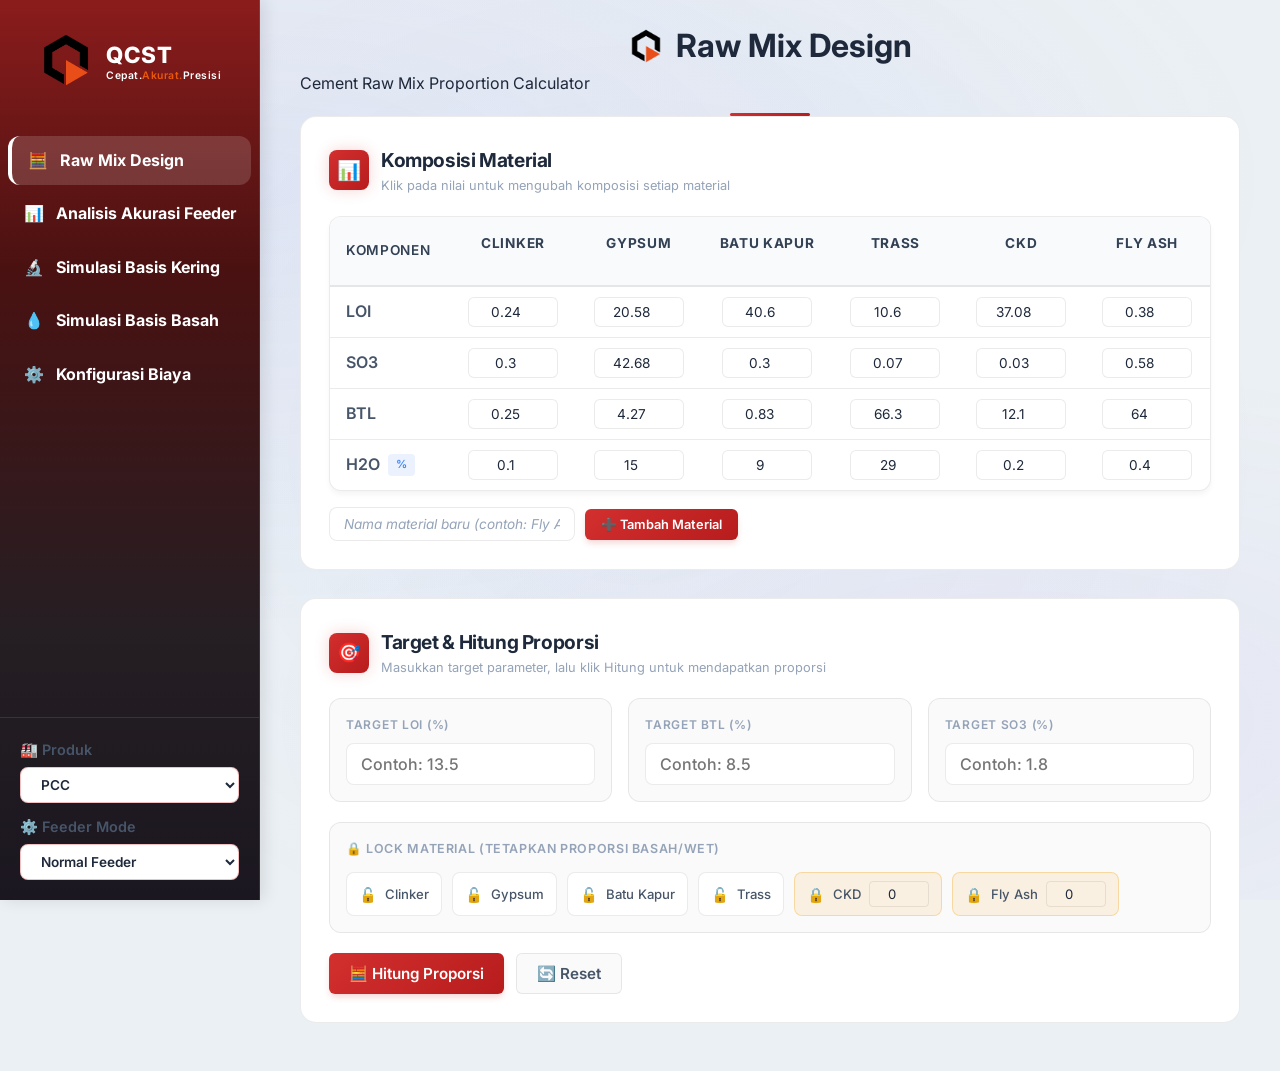
==== commit 8a16f8a0: "Phase 18: Add production cost simulation feature" ====
--- a/index.html
+++ b/index.html
@@ -48,6 +48,10 @@
         <span class="sidebar-icon">💧</span>
         <span class="sidebar-text">Simulasi Basis Basah</span>
       </li>
+      <li class="sidebar-item" data-page="pageCostConfig">
+        <span class="sidebar-icon">⚙️</span>
+        <span class="sidebar-text">Konfigurasi Biaya</span>
+      </li>
     </ul>
     <div class="sidebar-footer">
       <div class="product-type-sidebar">
@@ -193,6 +197,11 @@
 
           <div class="section-divider"><span>Nilai Tercapai vs Target</span></div>
           <div id="achievedValues" class="result-card" style="margin-top: 0;"></div>
+
+          <div class="section-divider" style="margin-top: 24px;"><span>Estimasi Biaya Produksi</span></div>
+          <div id="rmdTotalCost" class="result-card total-cost-card">
+            <!-- Populated by JS -->
+          </div>
         </section>
 
       </div>
@@ -434,6 +443,11 @@
 
           <div id="simResults" class="result-card"></div>
 
+          <div class="section-divider" style="margin-top: 24px;"><span>Estimasi Biaya Produksi</span></div>
+          <div id="simTotalCost" class="result-card total-cost-card">
+            <!-- Populated by JS -->
+          </div>
+
           <div class="section-divider" style="margin-top: 24px;"><span>Simulasi Setpoint (Komposisi Basah)</span></div>
           <div class="table-wrapper">
             <table id="simWetTable">
@@ -514,6 +528,11 @@
 
           <div id="simWetResults" class="result-card"></div>
 
+          <div class="section-divider" style="margin-top: 24px;"><span>Estimasi Biaya Produksi</span></div>
+          <div id="simWetTotalCost" class="result-card total-cost-card">
+            <!-- Populated by JS -->
+          </div>
+
           <div class="section-divider" style="margin-top: 24px;"><span>Simulasi Proporsi Kering (Dry Basis
               Ekuivalen)</span></div>
           <div class="table-wrapper">
@@ -535,6 +554,62 @@
       </div>
     </div>
 
+    <!-- ========================================== -->
+    <!-- ===== PAGE 5: KONFIGURASI BIAYA ===== -->
+    <!-- ========================================== -->
+    <div class="page" id="pageCostConfig">
+      <div class="app-container">
+        <header class="app-header">
+          <h1 style="display: flex; align-items: center; justify-content: center; gap: 12px;">
+            <img src="logo.png" alt="QCST Logo" style="width: 36px; height: auto; object-fit: contain;">
+            Konfigurasi Biaya Produksi
+          </h1>
+          <p>Atur harga bahan baku dan biaya operasional lainnya per ton semen</p>
+          <div class="header-line"></div>
+        </header>
+
+        <section class="section animate-in">
+          <div class="section-header">
+            <div class="section-icon">💰</div>
+            <div>
+              <div class="section-title">Harga Bahan Baku (per Ton)</div>
+              <div class="section-subtitle">Masukkan harga beli/produksi setiap bahan baku</div>
+            </div>
+          </div>
+          <div class="table-wrapper">
+            <table id="materialCostTable">
+              <thead>
+                <tr>
+                  <th>Material</th>
+                  <th>Harga per Ton (IDR)</th>
+                </tr>
+              </thead>
+              <tbody id="materialCostBody">
+                <!-- Populated by JS -->
+              </tbody>
+            </table>
+          </div>
+        </section>
+
+        <section class="section animate-in">
+          <div class="section-header">
+            <div class="section-icon">⚡</div>
+            <div>
+              <div class="section-title">Biaya Operasional & Lainnya (per Ton Semen)</div>
+              <div class="section-subtitle">Tambahkan biaya tambahan seperti Listrik, Tenaga Kerja, Transportasi, dll.
+              </div>
+            </div>
+          </div>
+          <div id="additionalCostList" class="additional-cost-list">
+            <!-- Populated by JS -->
+          </div>
+          <button class="btn btn-primary btn-sm" id="btnAddAdditionalCost" style="margin-top: 16px;">
+            ➕ Tambah Item Biaya
+          </button>
+        </section>
+      </div>
+    </div>
+
   </div>
 
   <script src="app.js"></script>
--- a/styles.css
+++ b/styles.css
@@ -1319,3 +1319,90 @@
     font-size: 9pt;
   }
 }
+/* ===== Cost Configuration Page ===== */
+.additional-cost-list {
+  display: flex;
+  flex-direction: column;
+  gap: 12px;
+}
+
+.additional-cost-item {
+  display: flex;
+  align-items: center;
+  gap: 12px;
+  background: var(--bg-glass);
+  padding: 12px;
+  border-radius: var(--radius-md);
+  border: 1px solid var(--border-subtle);
+  animation: fadeIn 0.3s ease forwards;
+}
+
+.additional-cost-item input {
+  background: var(--bg-input);
+  border: 1px solid var(--border-subtle);
+  color: var(--text-primary);
+  padding: 8px 12px;
+  border-radius: 6px;
+  font-size: 0.9rem;
+}
+
+.cost-name-input { flex: 2; }
+.cost-value-input { flex: 1; text-align: right; }
+
+.btn-remove-cost {
+  background: var(--danger-bg);
+  color: var(--danger);
+  border: 1px solid var(--danger-border);
+  padding: 8px;
+  border-radius: 6px;
+  cursor: pointer;
+  transition: all 0.2s;
+}
+
+.btn-remove-cost:hover {
+  background: var(--danger);
+  color: white;
+}
+
+/* ===== Total Cost Result Card ===== */
+.total-cost-card {
+  text-align: center;
+  border: 2px solid var(--border-accent) !important;
+  background: linear-gradient(135deg, rgba(211, 47, 47, 0.05), rgba(0, 0, 0, 0.02)) !important;
+}
+
+.total-cost-label {
+  font-size: 0.85rem;
+  font-weight: 600;
+  color: var(--text-muted);
+  text-transform: uppercase;
+  margin-bottom: 8px;
+}
+
+.total-cost-value {
+  font-size: 1.8rem;
+  font-weight: 800;
+  color: var(--accent-primary);
+  font-family: 'Inter', sans-serif;
+  letter-spacing: -0.5px;
+}
+
+.total-cost-currency {
+  font-size: 0.9rem;
+  font-weight: 600;
+  color: var(--text-secondary);
+  margin-right: 4px;
+}
+
+.total-cost-unit {
+  font-size: 0.8rem;
+  font-weight: 500;
+  color: var(--text-muted);
+  margin-left: 4px;
+}
+
+.total-cost-pending {
+  color: var(--text-muted);
+  font-style: italic;
+  font-size: 1.1rem;
+}
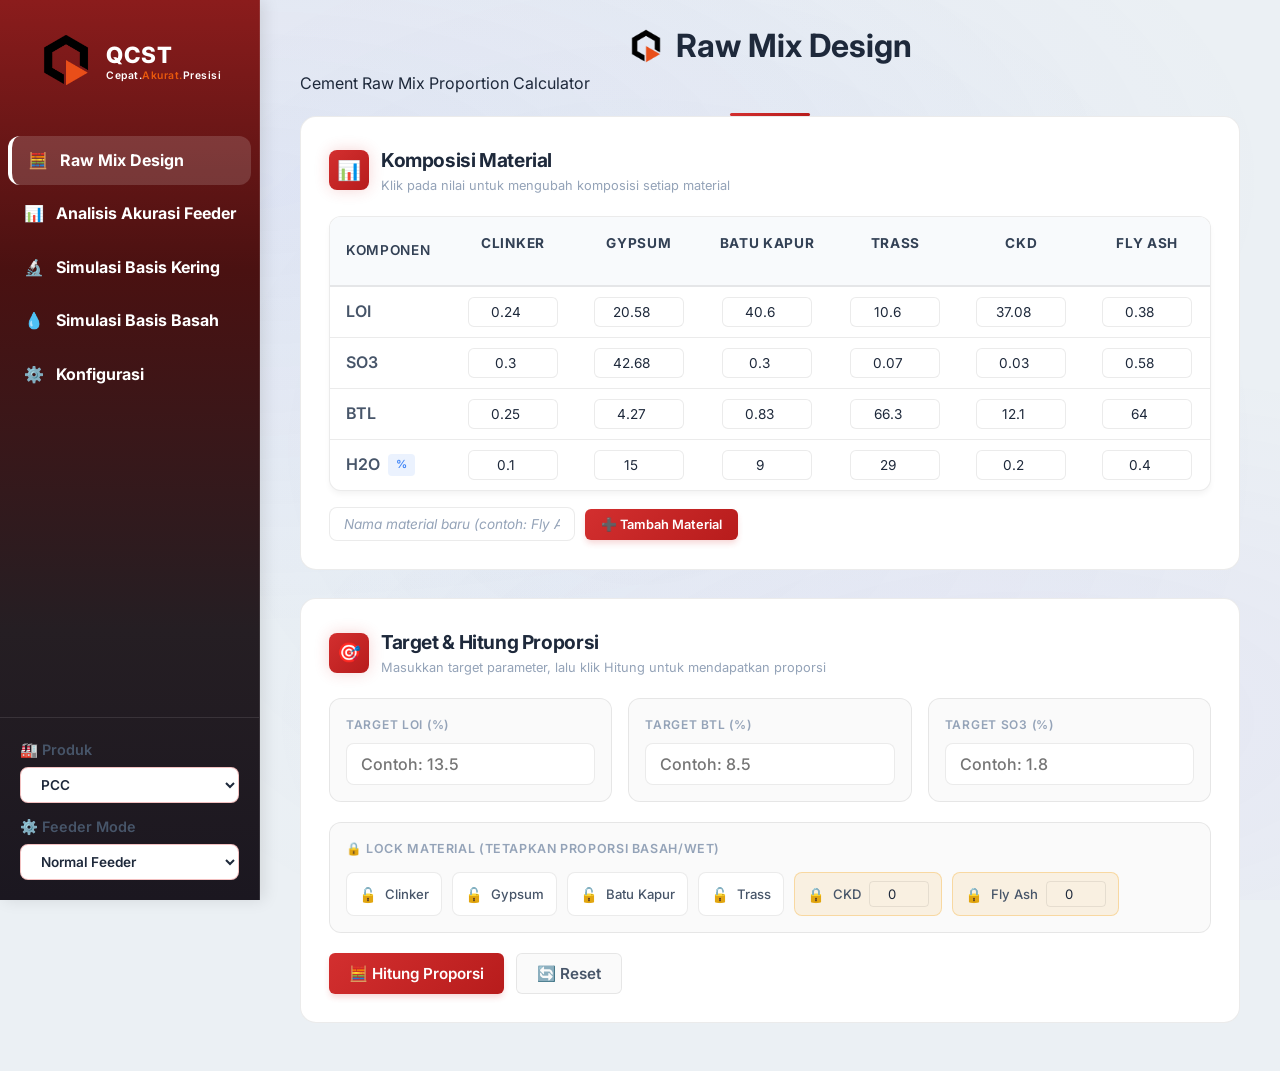
==== commit 2d789ea5: "Add customizable Index Clinker formula coefficients on Konfigurasi page" ====
--- a/index.html
+++ b/index.html
@@ -50,7 +50,7 @@
       </li>
       <li class="sidebar-item" data-page="pageCostConfig">
         <span class="sidebar-icon">⚙️</span>
-        <span class="sidebar-text">Konfigurasi Biaya</span>
+        <span class="sidebar-text">Konfigurasi</span>
       </li>
     </ul>
     <div class="sidebar-footer">
@@ -146,15 +146,15 @@
           <div class="target-grid">
             <div class="target-item">
               <label for="targetLOI">Target LOI (%)</label>
-              <input type="number" step="0.01" id="targetLOI" placeholder="Contoh: 13.5">
+              <input type="number" step="0.5" id="targetLOI" placeholder="Contoh: 13.5">
             </div>
             <div class="target-item">
               <label for="targetBTL">Target BTL (%)</label>
-              <input type="number" step="0.01" id="targetBTL" placeholder="Contoh: 8.5">
+              <input type="number" step="0.5" id="targetBTL" placeholder="Contoh: 8.5">
             </div>
             <div class="target-item">
               <label for="targetSO3">Target SO3 (%)</label>
-              <input type="number" step="0.01" id="targetSO3" placeholder="Contoh: 1.8">
+              <input type="number" step="0.5" id="targetSO3" placeholder="Contoh: 1.8">
             </div>
           </div>
 
@@ -555,19 +555,42 @@
     </div>
 
     <!-- ========================================== -->
-    <!-- ===== PAGE 5: KONFIGURASI BIAYA ===== -->
+    <!-- ===== PAGE 5: KONFIGURASI ===== -->
     <!-- ========================================== -->
     <div class="page" id="pageCostConfig">
       <div class="app-container">
         <header class="app-header">
           <h1 style="display: flex; align-items: center; justify-content: center; gap: 12px;">
             <img src="logo.png" alt="QCST Logo" style="width: 36px; height: auto; object-fit: contain;">
-            Konfigurasi Biaya Produksi
+            Konfigurasi
           </h1>
-          <p>Atur harga bahan baku dan biaya operasional lainnya per ton semen</p>
+          <p>Atur rumus index clinker, harga bahan baku, dan biaya operasional per ton semen</p>
           <div class="header-line"></div>
         </header>
 
+        <!-- SECTION 1: RUMUS INDEX CLINKER -->
+        <section class="section animate-in" id="formulaConfigSection">
+          <div class="section-header">
+            <div class="section-icon">📐</div>
+            <div>
+              <div class="section-title">Konfigurasi Rumus Index Clinker</div>
+              <div class="section-subtitle">Sesuaikan konstanta dan faktor/koefisien pengali Index Clinker berdasarkan karakteristik material</div>
+            </div>
+          </div>
+
+          <div class="formula-general-banner">
+            <div class="formula-banner-title">📘 Format Rumus Index Clinker:</div>
+            <div class="formula-banner-equation">
+              <code>Index Clinker = Konstanta - [ (k<sub>BTL</sub> × BTL) + (k<sub>LOI</sub> × LOI) + (k<sub>SO3</sub> × SO3) ]</code>
+            </div>
+          </div>
+
+          <div class="formula-cards-grid" id="formulaCardsGrid">
+            <!-- Populated by JS -->
+          </div>
+        </section>
+
+        <!-- SECTION 2: HARGA BAHAN BAKU -->
         <section class="section animate-in">
           <div class="section-header">
             <div class="section-icon">💰</div>
--- a/styles.css
+++ b/styles.css
@@ -1201,20 +1201,39 @@
   margin-left: 4px;
   font-weight: 700;
 }
-/* ===== Print Styles (PDF Export) ===== */
+/* ===== Print Styles (PDF Export — One Page Report) ===== */
 @media print {
-  body {
+  @page {
+    size: A4 portrait;
+    margin: 8mm 10mm;
+  }
+
+  * {
+    -webkit-print-color-adjust: exact !important;
+    print-color-adjust: exact !important;
+  }
+
+  html, body {
     background: white !important;
     padding: 0 !important;
-  }
-
-  body::before, .sidebar, .mobile-header, .btn-group, .material-controls, .product-type-sidebar, .header-line {
+    margin: 0 !important;
+    font-size: 8pt !important;
+    overflow: visible !important;
+    height: auto !important;
+  }
+
+  /* Hide all non-essential UI */
+  body::before, .sidebar, .mobile-header, .btn-group,
+  .material-controls, .product-type-sidebar, .header-line,
+  .status-msg, .lock-controls, .section-icon,
+  #comparisonSection, .total-cost-card {
     display: none !important;
   }
 
   .main-content {
     margin-left: 0 !important;
     padding: 0 !important;
+    width: 100% !important;
   }
 
   .page {
@@ -1225,64 +1244,185 @@
     display: block !important;
   }
 
-  /* Hide raw input table for Analysis page */
-  #comparisonSection {
+  .app-container {
+    max-width: 100% !important;
+    padding: 0 !important;
+  }
+
+  .app-header {
     display: none !important;
   }
 
+  /* Compact sections */
   .section {
     border: none !important;
     box-shadow: none !important;
-    margin-bottom: 20px !important;
+    margin-bottom: 6px !important;
     padding: 0 !important;
     background: white !important;
+    page-break-inside: avoid;
   }
 
   .section-header {
-    margin-bottom: 10px !important;
-  }
-
-  .section-icon {
-    display: none !important;
+    margin-bottom: 4px !important;
+    padding: 0 !important;
+  }
+
+  .section-title {
+    font-size: 9pt !important;
+    margin-bottom: 0 !important;
+  }
+
+  .section-subtitle {
+    font-size: 6.5pt !important;
+    margin-top: 0 !important;
   }
 
   .section-divider {
-    margin: 15px 0 !important;
-  }
-
+    margin: 4px 0 !important;
+  }
+
+  .section-divider span {
+    font-size: 7pt !important;
+  }
+
+  /* Tables */
   .table-wrapper {
     box-shadow: none !important;
-    border: 1px solid #ddd !important;
+    border: 1px solid #ccc !important;
+    border-radius: 0 !important;
+  }
+
+  table {
+    width: 100% !important;
   }
 
   th, td {
     border-bottom: 1px solid #ddd !important;
     color: black !important;
-    font-size: 10pt !important;
+    font-size: 7.5pt !important;
+    padding: 3px 6px !important;
   }
 
   th {
     background: #f0f0f0 !important;
-  }
-
+    font-size: 7pt !important;
+    text-transform: uppercase;
+  }
+
+  /* Proportion bars */
+  .proportion-row {
+    padding: 2px 0 !important;
+    gap: 4px !important;
+  }
+
+  .proportion-name {
+    font-size: 7.5pt !important;
+  }
+
+  .proportion-value {
+    font-size: 7.5pt !important;
+  }
+
+  .proportion-bar {
+    height: 6px !important;
+  }
+
+  .proportion-total {
+    padding-top: 2px !important;
+    font-size: 7.5pt !important;
+  }
+
+  .deviation-badge {
+    font-size: 6pt !important;
+    padding: 1px 4px !important;
+  }
+
+  /* Index Clinker row */
+  .index-clinker-row {
+    padding: 3px 6px !important;
+    margin-top: 2px !important;
+  }
+
+  .index-clinker-value {
+    font-size: 10pt !important;
+  }
+
+  .index-clinker-badge {
+    font-size: 6pt !important;
+  }
+
+  /* Result cards compact */
+  .result-card {
+    padding: 4px 8px !important;
+    margin: 0 !important;
+    border-radius: 4px !important;
+  }
+
+  /* Prediction cards — compact 3-column grid */
   .prediction-grid {
-    display: block !important;
+    display: grid !important;
+    grid-template-columns: repeat(3, 1fr) !important;
+    gap: 4px !important;
   }
 
   .prediction-card {
-    margin-bottom: 10px !important;
+    margin-bottom: 0 !important;
+    padding: 4px 6px !important;
     break-inside: avoid;
     border: 1px solid #ddd !important;
     background: white !important;
     color: black !important;
-  }
-
-  .prediction-card.excess { border-left: 5px solid var(--danger) !important; }
-  .prediction-card.deficit { border-left: 5px solid var(--warning) !important; }
-  .prediction-card.normal { border-left: 5px solid var(--success) !important; }
-
+    border-radius: 4px !important;
+  }
+
+  .prediction-card.excess { border-left: 3px solid #d32f2f !important; }
+  .prediction-card.deficit { border-left: 3px solid #ff9800 !important; }
+  .prediction-card.normal { border-left: 3px solid #4caf50 !important; }
+
+  .prediction-icon {
+    font-size: 10pt !important;
+    margin-bottom: 0 !important;
+  }
+
+  .material-name {
+    font-size: 8pt !important;
+    margin-bottom: 1px !important;
+  }
+
+  .prediction-detail {
+    font-size: 6.5pt !important;
+    line-height: 1.3 !important;
+  }
+
+  /* Print header */
   .print-only {
     display: block !important;
+  }
+
+  .report-header {
+    margin-bottom: 8px !important;
+    padding-bottom: 4px !important;
+    border-bottom: 1.5px solid #333 !important;
+  }
+
+  .report-header h2 {
+    font-size: 12pt !important;
+    margin: 4px 0 2px !important;
+  }
+
+  .report-header img {
+    width: 24px !important;
+  }
+
+  .report-meta {
+    font-size: 7pt !important;
+    margin-top: 2px !important;
+  }
+
+  /* Dual proportion columns if present */
+  .result-card .proportion-row {
+    min-height: unset !important;
   }
 }
 
@@ -1310,15 +1450,6 @@
   margin-top: 5px;
 }
 
-/* Ensure cards in print look good */
-@media print {
-  .prediction-card .material-name {
-    margin-bottom: 4px;
-  }
-  .prediction-detail {
-    font-size: 9pt;
-  }
-}
 /* ===== Cost Configuration Page ===== */
 .additional-cost-list {
   display: flex;
@@ -1406,3 +1537,170 @@
   font-style: italic;
   font-size: 1.1rem;
 }
+
+/* ===== Index Clinker Formula Configuration ===== */
+.formula-general-banner {
+  background: var(--bg-glass);
+  border: 1px solid var(--border-subtle);
+  border-left: 4px solid var(--accent-primary);
+  border-radius: var(--radius-md);
+  padding: 14px 18px;
+  margin-bottom: 20px;
+}
+
+.formula-banner-title {
+  font-size: 0.85rem;
+  font-weight: 700;
+  color: var(--text-primary);
+  margin-bottom: 6px;
+}
+
+.formula-banner-equation code {
+  font-family: 'Inter', monospace, sans-serif;
+  font-size: 0.95rem;
+  color: var(--accent-primary);
+  font-weight: 600;
+  background: rgba(211, 47, 47, 0.06);
+  padding: 4px 8px;
+  border-radius: 6px;
+  display: inline-block;
+}
+
+.formula-cards-grid {
+  display: grid;
+  grid-template-columns: repeat(auto-fit, minmax(360px, 1fr));
+  gap: 20px;
+}
+
+.formula-card {
+  background: var(--bg-glass);
+  border: 1px solid var(--border-subtle);
+  border-radius: var(--radius-lg);
+  padding: 20px;
+  display: flex;
+  flex-direction: column;
+  gap: 16px;
+  transition: all var(--transition-normal);
+}
+
+.formula-card:hover {
+  border-color: var(--border-accent);
+  box-shadow: var(--shadow-sm);
+}
+
+.formula-card-header {
+  display: flex;
+  justify-content: space-between;
+  align-items: center;
+  border-bottom: 1px solid var(--border-subtle);
+  padding-bottom: 12px;
+}
+
+.formula-card-title-group {
+  display: flex;
+  align-items: center;
+  gap: 10px;
+}
+
+.formula-product-badge {
+  background: var(--accent-gradient);
+  color: white;
+  font-weight: 800;
+  font-size: 0.8rem;
+  padding: 3px 10px;
+  border-radius: 20px;
+  letter-spacing: 0.5px;
+}
+
+.formula-card-name {
+  font-size: 1rem;
+  font-weight: 700;
+  color: var(--text-primary);
+}
+
+.btn-reset-formula {
+  background: transparent;
+  border: 1px solid var(--border-subtle);
+  color: var(--text-muted);
+  padding: 4px 10px;
+  border-radius: 6px;
+  font-size: 0.75rem;
+  font-weight: 600;
+  cursor: pointer;
+  transition: all 0.2s;
+}
+
+.btn-reset-formula:hover {
+  border-color: var(--warning);
+  color: var(--warning);
+  background: var(--warning-bg);
+}
+
+.formula-preview-box {
+  background: var(--bg-card);
+  border: 1px solid var(--border-subtle);
+  border-radius: var(--radius-sm);
+  padding: 10px 14px;
+}
+
+.formula-preview-label {
+  font-size: 0.72rem;
+  font-weight: 600;
+  color: var(--text-muted);
+  text-transform: uppercase;
+  letter-spacing: 0.05em;
+  margin-bottom: 4px;
+}
+
+.formula-preview-code {
+  font-family: 'Inter', monospace, sans-serif;
+  font-size: 0.85rem;
+  font-weight: 600;
+  color: var(--text-accent);
+  word-break: break-word;
+}
+
+.formula-inputs-grid {
+  display: grid;
+  grid-template-columns: 1fr 1fr;
+  gap: 12px;
+}
+
+.formula-input-item {
+  display: flex;
+  flex-direction: column;
+  gap: 4px;
+}
+
+.formula-input-item label {
+  font-size: 0.75rem;
+  font-weight: 600;
+  color: var(--text-secondary);
+}
+
+.formula-input-item input {
+  background: var(--bg-input);
+  border: 1px solid var(--border-subtle);
+  color: var(--text-primary);
+  padding: 8px 12px;
+  border-radius: 6px;
+  font-family: 'Inter', sans-serif;
+  font-size: 0.95rem;
+  font-weight: 600;
+  width: 100%;
+  transition: border-color var(--transition-fast), box-shadow var(--transition-fast);
+}
+
+.formula-input-item input:focus {
+  outline: none;
+  border-color: var(--accent-primary);
+  box-shadow: 0 0 0 3px rgba(211, 47, 47, 0.15);
+}
+
+.formula-note {
+  font-size: 0.75rem;
+  color: var(--text-muted);
+  font-style: italic;
+  margin-top: -4px;
+}
+
